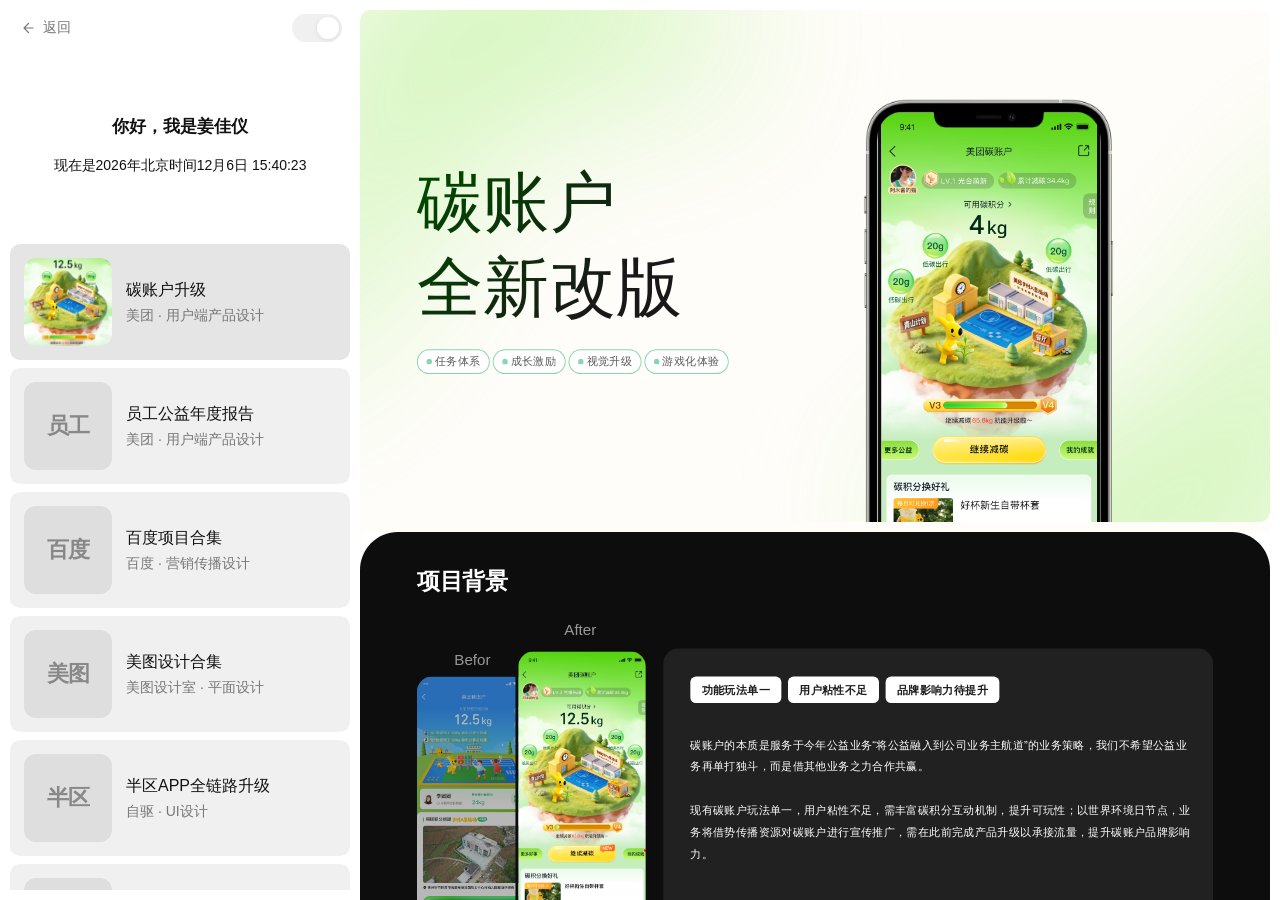
==== site/projects.html @ bd32e6be "Publish personal portfolio website" ====
<!doctype html>
<html lang="zh-CN">
<head>
  <meta charset="UTF-8">
  <meta name="viewport" content="width=device-width,initial-scale=1">
  <title>我的项目｜姜佳仪</title>
  <link rel="stylesheet" href="projects.css?v=20261104-carbon-replica">
  <script>try{document.documentElement.dataset.theme=localStorage.getItem('portfolio-theme')||'light'}catch{}</script>
</head>
<body>
  <aside class="project-sidebar" aria-label="项目导航栏">
    <header class="sidebar-toolbar">
      <a class="back-home" href="./?fromProjects=1#work"><svg viewBox="0 0 24 24" aria-hidden="true"><path d="m14 6-6 6 6 6M8 12h12"/></svg>返回</a>
      <button class="theme-toggle" type="button" aria-label="切换深色模式" aria-pressed="false"><span></span></button>
    </header>
    <div class="sidebar-intro"><p class="intro-greeting">你好，我是姜佳仪</p><time id="beijing-time" aria-label="当前北京时间"></time></div>
    <nav class="project-navigation" aria-label="我的项目" id="project-navigation"></nav>
  </aside>
  <main class="project-content" id="project-content" tabindex="-1"></main>
  <script src="projects.js?v=20261104-no-project-intro"></script>
</body>
</html>
---- site/projects.css ----
:root{color-scheme:light;--page:#fff;--surface:#f0f0f0;--selected:#e5e5e5;--ink:#111;--muted:#777;--focus:#222;--sidebar:360px;font-family:Arial,"PingFang SC","Microsoft YaHei",sans-serif}
*{box-sizing:border-box}body{margin:0;background:var(--page);color:var(--ink);display:grid;grid-template-columns:var(--sidebar) minmax(0,1fr);height:100dvh;overflow:hidden}a{color:inherit;text-decoration:none}button{font:inherit}button,a{-webkit-tap-highlight-color:transparent}button{cursor:pointer}a:focus-visible,button:focus-visible{outline:2px solid var(--focus);outline-offset:3px}svg{display:block}
.project-sidebar{height:100dvh;min-width:0;display:flex;flex-direction:column;padding:10px;overflow:hidden}
.sidebar-toolbar{height:36px;display:flex;align-items:center;justify-content:space-between;flex-shrink:0;padding:0 8px}
.back-home{display:inline-flex;align-items:center;gap:7px;font-size:14px;color:var(--muted);padding:5px 0}.back-home:hover{color:var(--ink)}.back-home svg{width:18px;height:18px;fill:none;stroke:currentColor;stroke-width:1.5;stroke-linecap:round;stroke-linejoin:round}
.theme-toggle{border:0;background:var(--surface);padding:3px;width:50px;height:28px;border-radius:30px;flex-shrink:0}.theme-toggle span{display:block;width:22px;height:22px;margin-left:22px;border-radius:50%;background:var(--page);box-shadow:0 1px 4px #00000016;transition:margin-left 180ms ease}
.sidebar-intro{flex-shrink:0;height:198px;padding:25px 16px 20px;display:flex;flex-direction:column;justify-content:space-between}.wordmark{font-size:13px;color:var(--muted);font-weight:600;font-style:italic;letter-spacing:-.4px}.sidebar-intro p{margin:0;font-size:16px;line-height:1.8}.sidebar-intro p span{color:var(--muted);font-size:14px}
.project-navigation{overflow-y:auto;min-height:0;display:flex;flex-direction:column;gap:8px;padding:0 0 10px;scrollbar-width:thin;scrollbar-color:var(--selected) transparent}
.project-link{display:flex;align-items:center;gap:14px;padding:14px;border-radius:10px;background:var(--surface);min-height:116px;flex-shrink:0;transition:background-color 180ms ease}.project-link:hover,.project-link[aria-current="page"]{background:var(--selected)}.project-thumb{display:flex;align-items:center;justify-content:center;width:88px;height:88px;border-radius:12px;flex-shrink:0;overflow:hidden;background:#dedede;color:#888}.project-thumb img{width:100%;height:100%;object-fit:cover}.project-thumb.carbon img{object-position:50% 38%}.project-thumb span{font-size:22px;font-weight:600;letter-spacing:-1px}.project-link h2{font-size:16px;font-weight:400;line-height:1.35;margin:0 0 5px}.project-link p{font-size:14px;color:var(--muted);line-height:1.4;margin:0}.project-link.overview{min-height:92px}.project-link.overview h2{margin-bottom:7px}
.project-content{height:100dvh;overflow:auto;min-width:0;padding:10px 10px 10px 0;scrollbar-width:thin;scrollbar-color:var(--selected) transparent;outline:none}
.project-heading{background:var(--surface);border-radius:10px;padding:28px 30px;margin:0 0 10px}.project-heading h1{font-size:28px;font-weight:500;letter-spacing:-.8px;line-height:1.3;margin:0 0 8px}.project-heading p{font-size:14px;color:var(--muted);line-height:1.6;margin:0}
.project-artwork{border-radius:10px;overflow:hidden;margin-bottom:10px;background:#eaf5e1}.carbon-cover{position:relative;min-height:570px;padding:56px 6% 0;background:#dff2d2;display:grid;grid-template-columns:1fr 1fr;align-items:end;gap:5%;overflow:hidden}.carbon-cover img{display:block;width:100%;height:auto;align-self:end;border-radius:24px 24px 0 0;max-height:720px;object-fit:cover;object-position:top}.carbon-cover img+img{margin-bottom:-70px}.screen-gallery{padding:44px 5%;display:grid;grid-template-columns:1fr 1fr;gap:6%;background:#f0f4ec}.screen-gallery img{display:block;width:100%;height:auto;border-radius:20px}.project-note{padding:30px;background:var(--surface);border-radius:10px;margin-bottom:10px}.project-note h2{font-size:18px;font-weight:500;margin:0 0 14px}.project-note p{font-size:15px;line-height:1.9;margin:0;max-width:62em;color:var(--muted)}
.empty-project{border-radius:10px;background:var(--surface);min-height:calc(100dvh - 140px);display:flex;flex-direction:column;align-items:center;justify-content:center;text-align:center;padding:32px;gap:16px}.empty-project h2{font-weight:500;font-size:clamp(26px,4vw,56px);letter-spacing:-1.5px;margin:0}.empty-project p{color:var(--muted);font-size:14px;margin:0}
.project-overview{display:grid;grid-template-columns:repeat(2,minmax(0,1fr));gap:10px}.overview-card{min-width:0;display:block;border-radius:10px;overflow:hidden;background:var(--surface)}.overview-art{height:330px;background:#dedede;overflow:hidden;display:flex;align-items:center;justify-content:center}.overview-art img{width:100%;height:100%;object-fit:cover;object-position:50% 28%}.overview-art span{font-size:clamp(22px,2vw,36px);font-weight:500;letter-spacing:-1px;color:#888}.overview-copy{padding:20px}.overview-copy h2{font-size:18px;font-weight:500;margin:0 0 8px}.overview-copy p{font-size:14px;color:var(--muted);margin:0}.overview-card:hover .overview-copy{background:var(--selected)}
[data-theme="dark"]{color-scheme:dark;--page:#151515;--surface:#242424;--selected:#333;--ink:#f4f4f4;--muted:#999;--focus:#fff}[data-theme="dark"] .theme-toggle span{margin-left:0}[data-theme="dark"] .project-thumb,[data-theme="dark"] .overview-art{background:#303030}
@media(min-width:1500px){:root{--sidebar:380px}.carbon-cover{min-height:680px}.project-link{min-height:116px}}
@media(max-width:1050px){:root{--sidebar:300px}.sidebar-intro{height:180px}.project-link{padding:12px;gap:12px;min-height:104px}.project-thumb{width:72px;height:72px}.project-link h2{font-size:15px}.project-link p{font-size:12px}.carbon-cover{padding:35px 5% 0;min-height:450px}.overview-art{height:250px}}
@media(max-width:760px){body{display:block;height:auto;overflow:auto}.project-sidebar{position:sticky;top:0;z-index:10;height:auto;padding:8px;background:var(--page)}.sidebar-toolbar{height:34px}.sidebar-intro{display:none}.project-navigation{flex-direction:row;overflow-x:auto;overflow-y:hidden;padding:8px 0 0;gap:8px}.project-link,.project-link.overview{width:210px;min-height:78px;padding:10px;gap:10px}.project-link.overview{width:160px}.project-thumb{width:60px;height:60px}.project-link h2{font-size:13px}.project-link p{font-size:11px}.project-content{height:auto;overflow:visible;padding:0 8px 8px}.project-heading{padding:24px}.project-heading h1{font-size:25px}.carbon-cover{min-height:370px;padding:28px 5% 0}.carbon-cover img{border-radius:12px 12px 0 0}.screen-gallery{padding:28px 5%;gap:5%}.screen-gallery img{border-radius:12px}.project-note{padding:24px}.project-overview{gap:8px}.overview-art{height:210px}.overview-art span{font-size:20px}.overview-copy{padding:14px}.overview-copy h2{font-size:15px}.overview-copy p{font-size:12px}.empty-project{min-height:60dvh}}
.project-link{position:relative;isolation:isolate;overflow:hidden}
.project-link[aria-current="page"]::after{content:"";position:absolute;z-index:2;pointer-events:none;top:-40%;left:0;width:60%;height:180%;background:linear-gradient(90deg,transparent,rgba(255,255,255,.07) 20%,rgba(255,255,255,.42) 50%,rgba(255,255,255,.07) 80%,transparent);transform:translateX(-180%) skewX(-22deg);animation:project-card-sheen 4s linear infinite}
@keyframes project-card-sheen{0%{transform:translateX(-180%) skewX(-22deg);opacity:0}4%{opacity:.8}65%{transform:translateX(330%) skewX(-22deg);opacity:.8}70%,100%{transform:translateX(330%) skewX(-22deg);opacity:0}}
@media(prefers-reduced-motion:reduce){.project-link[aria-current="page"]::after{display:none;animation:none}}
.sidebar-intro{align-items:center;justify-content:center;gap:14px;text-align:center;padding:24px 8px}
.sidebar-intro .intro-greeting{font-size:17px;font-weight:600;line-height:1.5;color:var(--ink)}
#beijing-time{display:block;max-width:100%;font-size:14px;font-weight:500;line-height:1.6;white-space:nowrap;color:var(--ink);font-variant-numeric:tabular-nums}
@media(min-width:1500px){#beijing-time{font-size:15px}}
@media(min-width:761px) and (max-width:1050px){#beijing-time{font-size:12px}}
@media(max-width:760px){.sidebar-intro{display:flex;height:88px;padding:10px 8px;gap:8px}.sidebar-intro .intro-greeting{font-size:15px}#beijing-time{font-size:13px}}
/* A restrained entrance on both direct entry and project selection. */
.project-embedded{display:block;width:100%;border:0;border-radius:10px;background:#fffdfa}
@media(prefers-reduced-motion:no-preference){
  .sidebar-intro .intro-greeting{animation:project-copy-enter 420ms cubic-bezier(.22,1,.36,1) 55ms both}
  #beijing-time{animation:project-copy-enter 460ms cubic-bezier(.22,1,.36,1) 125ms both}
  .project-content>.project-heading{animation:project-panel-enter 420ms cubic-bezier(.22,1,.36,1) both}
  .project-heading h1{animation:project-copy-enter 380ms cubic-bezier(.22,1,.36,1) 55ms both}
  .project-heading p{animation:project-copy-enter 380ms cubic-bezier(.22,1,.36,1) 100ms both}
  .project-content>.project-artwork,.project-content>.empty-project,.project-content>.project-overview,.project-content>.project-embedded{animation:project-panel-enter 480ms cubic-bezier(.22,1,.36,1) 90ms both}
  .project-content>.project-note{animation:project-panel-enter 480ms cubic-bezier(.22,1,.36,1) 150ms both}
  .project-content>.screen-gallery{animation-delay:190ms}
}
@keyframes project-panel-enter{from{opacity:0;transform:translateY(12px)}to{opacity:1;transform:none}}
@keyframes project-copy-enter{from{opacity:0;transform:translateY(7px)}to{opacity:1;transform:none}}
@media(prefers-reduced-motion:reduce){*{transition:none!important;scroll-behavior:auto!important}}
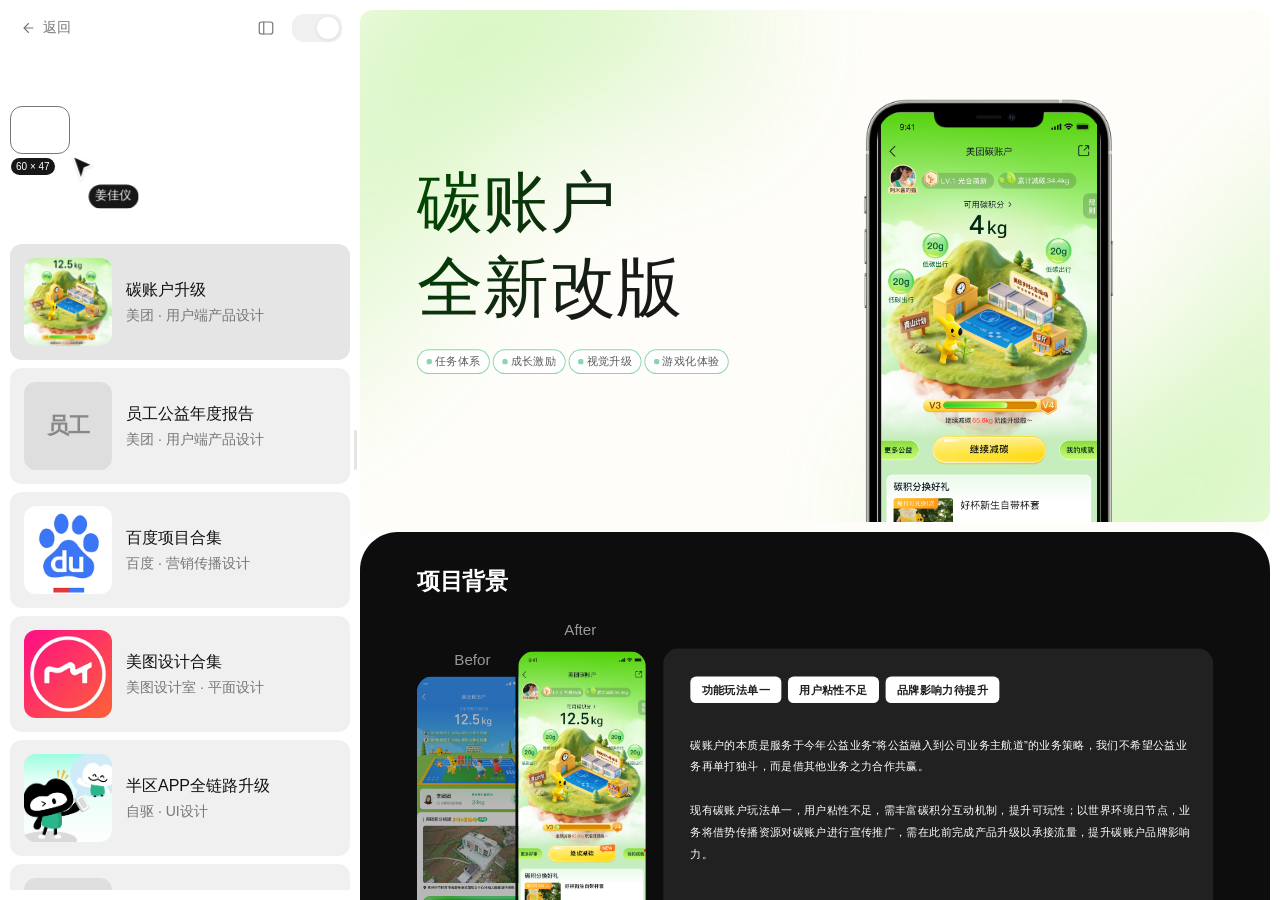
==== commit 4fb72a57: "Release portfolio version 0.02" ====
--- a/site/projects.html
+++ b/site/projects.html
@@ -4,19 +4,25 @@
   <meta charset="UTF-8">
   <meta name="viewport" content="width=device-width,initial-scale=1">
   <title>我的项目｜姜佳仪</title>
-  <link rel="stylesheet" href="projects.css?v=20261104-carbon-replica">
+  <link rel="stylesheet" href="projects.css?v=beijing-time-wrap">
   <script>try{document.documentElement.dataset.theme=localStorage.getItem('portfolio-theme')||'light'}catch{}</script>
+<script>if(!matchMedia("(prefers-reduced-motion: reduce)").matches){document.documentElement.classList.add("intro-draw-pending");setTimeout(()=>document.documentElement.classList.remove("intro-draw-pending"),4500)}</script>
 </head>
 <body>
-  <aside class="project-sidebar" aria-label="项目导航栏">
+  <aside id="project-sidebar" class="project-sidebar" aria-label="项目导航栏">
     <header class="sidebar-toolbar">
-      <a class="back-home" href="./?fromProjects=1#work"><svg viewBox="0 0 24 24" aria-hidden="true"><path d="m14 6-6 6 6 6M8 12h12"/></svg>返回</a>
+      <a class="back-home" aria-label="返回" href="./?fromProjects=1#work"><svg viewBox="0 0 24 24" aria-hidden="true"><path d="m14 6-6 6 6 6M8 12h12"/></svg><span>返回</span></a>
+      <button class="sidebar-toggle" type="button" aria-label="收起项目导航" aria-controls="project-sidebar" aria-expanded="true">
+        <svg viewBox="0 0 24 24" aria-hidden="true"><rect x="3" y="4" width="18" height="16" rx="3"/><path d="M9 4v16"/></svg>
+      </button>
       <button class="theme-toggle" type="button" aria-label="切换深色模式" aria-pressed="false"><span></span></button>
     </header>
-    <div class="sidebar-intro"><p class="intro-greeting">你好，我是姜佳仪</p><time id="beijing-time" aria-label="当前北京时间"></time></div>
+    <div class="sidebar-intro"><div class="intro-copy"><p class="intro-greeting">你好，我是姜佳仪</p><time id="beijing-time" aria-label="当前北京时间"><span class="beijing-date"></span> <span class="beijing-clock"></span></time></div></div>
     <nav class="project-navigation" aria-label="我的项目" id="project-navigation"></nav>
   </aside>
+  <div class="project-divider" role="separator" tabindex="0" aria-label="调整项目导航栏宽度" aria-orientation="vertical" aria-controls="project-sidebar"></div>
   <main class="project-content" id="project-content" tabindex="-1"></main>
-  <script src="projects.js?v=20261104-no-project-intro"></script>
+  <script src="projects.js?v=beijing-time-wrap"></script>
+  <script src="project-intro-draw.js?v=20261106-1"></script>
 </body>
 </html>
--- a/site/projects.css
+++ b/site/projects.css
@@ -3,31 +3,33 @@
 .project-sidebar{height:100dvh;min-width:0;display:flex;flex-direction:column;padding:10px;overflow:hidden}
 .sidebar-toolbar{height:36px;display:flex;align-items:center;justify-content:space-between;flex-shrink:0;padding:0 8px}
 .back-home{display:inline-flex;align-items:center;gap:7px;font-size:14px;color:var(--muted);padding:5px 0}.back-home:hover{color:var(--ink)}.back-home svg{width:18px;height:18px;fill:none;stroke:currentColor;stroke-width:1.5;stroke-linecap:round;stroke-linejoin:round}
-.theme-toggle{border:0;background:var(--surface);padding:3px;width:50px;height:28px;border-radius:30px;flex-shrink:0}.theme-toggle span{display:block;width:22px;height:22px;margin-left:22px;border-radius:50%;background:var(--page);box-shadow:0 1px 4px #00000016;transition:margin-left 180ms ease}
+.theme-toggle{border:0;background:var(--surface);padding:3px;width:50px;height:28px;border-radius:12px;flex-shrink:0}.theme-toggle span{display:block;width:22px;height:22px;margin-left:22px;border-radius:12px;background:var(--page);box-shadow:0 1px 4px #00000016;transition:margin-left 180ms ease}
 .sidebar-intro{flex-shrink:0;height:198px;padding:25px 16px 20px;display:flex;flex-direction:column;justify-content:space-between}.wordmark{font-size:13px;color:var(--muted);font-weight:600;font-style:italic;letter-spacing:-.4px}.sidebar-intro p{margin:0;font-size:16px;line-height:1.8}.sidebar-intro p span{color:var(--muted);font-size:14px}
 .project-navigation{overflow-y:auto;min-height:0;display:flex;flex-direction:column;gap:8px;padding:0 0 10px;scrollbar-width:thin;scrollbar-color:var(--selected) transparent}
-.project-link{display:flex;align-items:center;gap:14px;padding:14px;border-radius:10px;background:var(--surface);min-height:116px;flex-shrink:0;transition:background-color 180ms ease}.project-link:hover,.project-link[aria-current="page"]{background:var(--selected)}.project-thumb{display:flex;align-items:center;justify-content:center;width:88px;height:88px;border-radius:12px;flex-shrink:0;overflow:hidden;background:#dedede;color:#888}.project-thumb img{width:100%;height:100%;object-fit:cover}.project-thumb.carbon img{object-position:50% 38%}.project-thumb span{font-size:22px;font-weight:600;letter-spacing:-1px}.project-link h2{font-size:16px;font-weight:400;line-height:1.35;margin:0 0 5px}.project-link p{font-size:14px;color:var(--muted);line-height:1.4;margin:0}.project-link.overview{min-height:92px}.project-link.overview h2{margin-bottom:7px}
+.project-link{display:flex;align-items:center;gap:14px;padding:14px;border-radius:12px;background:var(--surface);min-height:116px;flex-shrink:0;transition:background-color 180ms ease}.project-link:hover,.project-link[aria-current="page"]{background:var(--selected)}.project-thumb{display:flex;align-items:center;justify-content:center;width:88px;height:88px;border-radius:12px;flex-shrink:0;overflow:hidden;background:#dedede;color:#888}.project-thumb img{width:100%;height:100%;object-fit:cover}.project-thumb.carbon img{object-position:50% 38%}.project-thumb span{font-size:22px;font-weight:600;letter-spacing:-1px}.project-link h2{font-size:16px;font-weight:400;line-height:1.35;margin:0 0 5px}.project-link p{font-size:14px;color:var(--muted);line-height:1.4;margin:0}.project-link.overview{min-height:92px}.project-link.overview h2{margin-bottom:7px}
 .project-content{height:100dvh;overflow:auto;min-width:0;padding:10px 10px 10px 0;scrollbar-width:thin;scrollbar-color:var(--selected) transparent;outline:none}
-.project-heading{background:var(--surface);border-radius:10px;padding:28px 30px;margin:0 0 10px}.project-heading h1{font-size:28px;font-weight:500;letter-spacing:-.8px;line-height:1.3;margin:0 0 8px}.project-heading p{font-size:14px;color:var(--muted);line-height:1.6;margin:0}
-.project-artwork{border-radius:10px;overflow:hidden;margin-bottom:10px;background:#eaf5e1}.carbon-cover{position:relative;min-height:570px;padding:56px 6% 0;background:#dff2d2;display:grid;grid-template-columns:1fr 1fr;align-items:end;gap:5%;overflow:hidden}.carbon-cover img{display:block;width:100%;height:auto;align-self:end;border-radius:24px 24px 0 0;max-height:720px;object-fit:cover;object-position:top}.carbon-cover img+img{margin-bottom:-70px}.screen-gallery{padding:44px 5%;display:grid;grid-template-columns:1fr 1fr;gap:6%;background:#f0f4ec}.screen-gallery img{display:block;width:100%;height:auto;border-radius:20px}.project-note{padding:30px;background:var(--surface);border-radius:10px;margin-bottom:10px}.project-note h2{font-size:18px;font-weight:500;margin:0 0 14px}.project-note p{font-size:15px;line-height:1.9;margin:0;max-width:62em;color:var(--muted)}
-.empty-project{border-radius:10px;background:var(--surface);min-height:calc(100dvh - 140px);display:flex;flex-direction:column;align-items:center;justify-content:center;text-align:center;padding:32px;gap:16px}.empty-project h2{font-weight:500;font-size:clamp(26px,4vw,56px);letter-spacing:-1.5px;margin:0}.empty-project p{color:var(--muted);font-size:14px;margin:0}
-.project-overview{display:grid;grid-template-columns:repeat(2,minmax(0,1fr));gap:10px}.overview-card{min-width:0;display:block;border-radius:10px;overflow:hidden;background:var(--surface)}.overview-art{height:330px;background:#dedede;overflow:hidden;display:flex;align-items:center;justify-content:center}.overview-art img{width:100%;height:100%;object-fit:cover;object-position:50% 28%}.overview-art span{font-size:clamp(22px,2vw,36px);font-weight:500;letter-spacing:-1px;color:#888}.overview-copy{padding:20px}.overview-copy h2{font-size:18px;font-weight:500;margin:0 0 8px}.overview-copy p{font-size:14px;color:var(--muted);margin:0}.overview-card:hover .overview-copy{background:var(--selected)}
+.project-heading{background:var(--surface);border-radius:12px;padding:28px 30px;margin:0 0 10px}.project-heading h1{font-size:28px;font-weight:500;letter-spacing:-.8px;line-height:1.3;margin:0 0 8px}.project-heading p{font-size:14px;color:var(--muted);line-height:1.6;margin:0}
+.project-artwork{border-radius:12px;overflow:hidden;margin-bottom:10px;background:#eaf5e1}.carbon-cover{position:relative;min-height:570px;padding:56px 6% 0;background:#dff2d2;display:grid;grid-template-columns:1fr 1fr;align-items:end;gap:5%;overflow:hidden}.carbon-cover img{display:block;width:100%;height:auto;align-self:end;border-radius:12px;max-height:720px;object-fit:cover;object-position:top}.carbon-cover img+img{margin-bottom:-70px}.screen-gallery{padding:44px 5%;display:grid;grid-template-columns:1fr 1fr;gap:6%;background:#f0f4ec}.screen-gallery img{display:block;width:100%;height:auto;border-radius:12px}.project-note{padding:30px;background:var(--surface);border-radius:12px;margin-bottom:10px}.project-note h2{font-size:18px;font-weight:500;margin:0 0 14px}.project-note p{font-size:15px;line-height:1.9;margin:0;max-width:62em;color:var(--muted)}
+.empty-project{border-radius:12px;background:var(--surface);min-height:calc(100dvh - 140px);display:flex;flex-direction:column;align-items:center;justify-content:center;text-align:center;padding:32px;gap:16px}.empty-project h2{font-weight:500;font-size:clamp(26px,4vw,56px);letter-spacing:-1.5px;margin:0}.empty-project p{color:var(--muted);font-size:14px;margin:0}
+.project-overview{display:grid;grid-template-columns:repeat(2,minmax(0,1fr));gap:10px}.overview-card{min-width:0;display:block;border-radius:12px;overflow:hidden;background:var(--surface)}.overview-art{height:330px;background:#dedede;overflow:hidden;display:flex;align-items:center;justify-content:center}.overview-art img{width:100%;height:100%;object-fit:cover;object-position:50% 28%}.overview-art span{font-size:clamp(22px,2vw,36px);font-weight:500;letter-spacing:-1px;color:#888}.overview-copy{padding:20px}.overview-copy h2{font-size:18px;font-weight:500;margin:0 0 8px}.overview-copy p{font-size:14px;color:var(--muted);margin:0}.overview-card:hover .overview-copy{background:var(--selected)}
 [data-theme="dark"]{color-scheme:dark;--page:#151515;--surface:#242424;--selected:#333;--ink:#f4f4f4;--muted:#999;--focus:#fff}[data-theme="dark"] .theme-toggle span{margin-left:0}[data-theme="dark"] .project-thumb,[data-theme="dark"] .overview-art{background:#303030}
+.project-thumb.baidu,[data-theme="dark"] .project-thumb.baidu{background:#fff}
 @media(min-width:1500px){:root{--sidebar:380px}.carbon-cover{min-height:680px}.project-link{min-height:116px}}
 @media(max-width:1050px){:root{--sidebar:300px}.sidebar-intro{height:180px}.project-link{padding:12px;gap:12px;min-height:104px}.project-thumb{width:72px;height:72px}.project-link h2{font-size:15px}.project-link p{font-size:12px}.carbon-cover{padding:35px 5% 0;min-height:450px}.overview-art{height:250px}}
-@media(max-width:760px){body{display:block;height:auto;overflow:auto}.project-sidebar{position:sticky;top:0;z-index:10;height:auto;padding:8px;background:var(--page)}.sidebar-toolbar{height:34px}.sidebar-intro{display:none}.project-navigation{flex-direction:row;overflow-x:auto;overflow-y:hidden;padding:8px 0 0;gap:8px}.project-link,.project-link.overview{width:210px;min-height:78px;padding:10px;gap:10px}.project-link.overview{width:160px}.project-thumb{width:60px;height:60px}.project-link h2{font-size:13px}.project-link p{font-size:11px}.project-content{height:auto;overflow:visible;padding:0 8px 8px}.project-heading{padding:24px}.project-heading h1{font-size:25px}.carbon-cover{min-height:370px;padding:28px 5% 0}.carbon-cover img{border-radius:12px 12px 0 0}.screen-gallery{padding:28px 5%;gap:5%}.screen-gallery img{border-radius:12px}.project-note{padding:24px}.project-overview{gap:8px}.overview-art{height:210px}.overview-art span{font-size:20px}.overview-copy{padding:14px}.overview-copy h2{font-size:15px}.overview-copy p{font-size:12px}.empty-project{min-height:60dvh}}
+@media(max-width:760px){body{display:block;height:auto;overflow:auto}.project-sidebar{position:sticky;top:0;z-index:10;height:auto;padding:8px;background:var(--page)}.sidebar-toolbar{height:34px}.sidebar-intro{display:none}.project-navigation{flex-direction:row;overflow-x:auto;overflow-y:hidden;padding:8px 0 0;gap:8px}.project-link,.project-link.overview{width:210px;min-height:78px;padding:10px;gap:10px}.project-link.overview{width:160px}.project-thumb{width:60px;height:60px}.project-link h2{font-size:13px}.project-link p{font-size:11px}.project-content{height:auto;overflow:visible;padding:0 8px 8px}.project-heading{padding:24px}.project-heading h1{font-size:25px}.carbon-cover{min-height:370px;padding:28px 5% 0}.carbon-cover img{border-radius:12px}.screen-gallery{padding:28px 5%;gap:5%}.screen-gallery img{border-radius:12px}.project-note{padding:24px}.project-overview{gap:8px}.overview-art{height:210px}.overview-art span{font-size:20px}.overview-copy{padding:14px}.overview-copy h2{font-size:15px}.overview-copy p{font-size:12px}.empty-project{min-height:60dvh}}
 .project-link{position:relative;isolation:isolate;overflow:hidden}
 .project-link[aria-current="page"]::after{content:"";position:absolute;z-index:2;pointer-events:none;top:-40%;left:0;width:60%;height:180%;background:linear-gradient(90deg,transparent,rgba(255,255,255,.07) 20%,rgba(255,255,255,.42) 50%,rgba(255,255,255,.07) 80%,transparent);transform:translateX(-180%) skewX(-22deg);animation:project-card-sheen 4s linear infinite}
 @keyframes project-card-sheen{0%{transform:translateX(-180%) skewX(-22deg);opacity:0}4%{opacity:.8}65%{transform:translateX(330%) skewX(-22deg);opacity:.8}70%,100%{transform:translateX(330%) skewX(-22deg);opacity:0}}
 @media(prefers-reduced-motion:reduce){.project-link[aria-current="page"]::after{display:none;animation:none}}
 .sidebar-intro{align-items:center;justify-content:center;gap:14px;text-align:center;padding:24px 8px}
 .sidebar-intro .intro-greeting{font-size:17px;font-weight:600;line-height:1.5;color:var(--ink)}
-#beijing-time{display:block;max-width:100%;font-size:14px;font-weight:500;line-height:1.6;white-space:nowrap;color:var(--ink);font-variant-numeric:tabular-nums}
+#beijing-time{display:block;max-width:100%;font-size:14px;font-weight:500;line-height:1.6;text-align:center;color:var(--ink);font-variant-numeric:tabular-nums}
+#beijing-time .beijing-clock{display:inline-block;white-space:nowrap}
 @media(min-width:1500px){#beijing-time{font-size:15px}}
 @media(min-width:761px) and (max-width:1050px){#beijing-time{font-size:12px}}
 @media(max-width:760px){.sidebar-intro{display:flex;height:88px;padding:10px 8px;gap:8px}.sidebar-intro .intro-greeting{font-size:15px}#beijing-time{font-size:13px}}
 /* A restrained entrance on both direct entry and project selection. */
-.project-embedded{display:block;width:100%;border:0;border-radius:10px;background:#fffdfa}
+.project-embedded{display:block;width:100%;border:0;border-radius:12px;background:#fffdfa}
 @media(prefers-reduced-motion:no-preference){
   .sidebar-intro .intro-greeting{animation:project-copy-enter 420ms cubic-bezier(.22,1,.36,1) 55ms both}
   #beijing-time{animation:project-copy-enter 460ms cubic-bezier(.22,1,.36,1) 125ms both}
@@ -41,3 +43,59 @@
 @keyframes project-panel-enter{from{opacity:0;transform:translateY(12px)}to{opacity:1;transform:none}}
 @keyframes project-copy-enter{from{opacity:0;transform:translateY(7px)}to{opacity:1;transform:none}}
 @media(prefers-reduced-motion:reduce){*{transition:none!important;scroll-behavior:auto!important}}
+
+/* Cursor-drawn introduction; normal content remains selectable after the entrance. */
+.sidebar-intro{position:relative}
+.intro-copy{display:flex;flex-direction:column;align-items:center;gap:14px;width:100%}
+.intro-copy .intro-greeting,#beijing-time{animation:none!important}
+.intro-draw-pending .intro-copy{visibility:hidden}
+.intro-drawing{position:fixed;pointer-events:none;z-index:30}
+.intro-draw-frame{position:absolute;border:1px solid var(--muted);border-radius:12px}
+.intro-draw-size{position:absolute;left:0;top:calc(100% + 5px);padding:2px 5px;background:#171717;color:#fff;border-radius:12px;font:10px/1.3 Arial,sans-serif;white-space:nowrap;font-variant-numeric:tabular-nums}
+.intro-draw-pointer{position:absolute;left:0;top:0;will-change:transform}
+.intro-draw-pointer svg{width:26px;height:31px;fill:#111;stroke:#fff;stroke-width:2;stroke-linejoin:round;filter:drop-shadow(0 1px 1px #0002)}
+.intro-draw-pointer>span{display:block;margin:0 0 0 19px;padding:4px 7px;color:#fff;background:#171717;border-radius:12px;white-space:nowrap;font:12px/1.3 Arial,"PingFang SC",sans-serif}
+@media(max-width:760px){.intro-copy{gap:8px}.intro-draw-pointer svg{width:22px;height:26px}.intro-draw-pointer>span{font-size:10px}}
+@media(prefers-reduced-motion:reduce){.intro-drawing{display:none}.intro-draw-pending .intro-copy{visibility:visible}}
+
+.project-artboard {
+  display: block;
+  width: 100%;
+  height: auto;
+  border-radius: 12px;
+}
+.project-artboard + .project-artboard {
+  margin-top: 10px;
+}
+
+.project-divider{display:none}
+@media(min-width:761px){
+  body{--panel-width:clamp(260px,var(--sidebar-width,var(--sidebar)),55vw);grid-template-columns:var(--panel-width) minmax(0,1fr)}
+  .project-divider{display:grid;place-items:center;position:absolute;inset:0 auto 0 calc(var(--panel-width) - 11px);width:12px;z-index:2;cursor:col-resize;touch-action:none}
+  .project-divider::after{content:"";width:3px;height:40px;border-radius:12px;background:var(--selected)}
+  .project-divider:is(:hover,:focus-visible,.is-dragging)::after{background:var(--muted)}
+  .project-divider.is-dragging::before{content:"";position:absolute;inset:0;background:var(--selected);opacity:.4}
+  body:has(.project-divider.is-dragging){cursor:col-resize;user-select:none}
+}
+
+.sidebar-toggle{display:none}
+@media(min-width:761px){
+  .sidebar-toggle{
+    display:grid;place-items:center;width:36px;height:36px;flex-shrink:0;
+    margin-left:auto;margin-right:8px;border:0;border-radius:12px;
+    background:transparent;color:var(--muted)
+  }
+  .sidebar-toggle:hover,.sidebar-collapsed .back-home:hover{background:var(--surface);color:var(--ink)}
+  .sidebar-toggle svg{width:18px;height:18px;fill:none;stroke:currentColor;stroke-width:1.6;stroke-linecap:round}
+  body.sidebar-collapsed{--panel-width:84px}
+  .sidebar-collapsed .project-divider,
+  .sidebar-collapsed .sidebar-intro,
+  .sidebar-collapsed .back-home span,
+  .sidebar-collapsed .project-link > div{display:none}
+  .sidebar-collapsed .sidebar-toolbar{height:auto;flex-direction:column;gap:8px;padding:0 0 12px}
+  .sidebar-collapsed .sidebar-toggle{margin:0}
+  .sidebar-collapsed .back-home{display:grid;place-items:center;width:36px;height:36px;padding:0;border-radius:12px}
+  .sidebar-collapsed .project-link{justify-content:center;min-height:58px;padding:4px;background:transparent}
+  .sidebar-collapsed .project-thumb{width:48px;height:48px}
+  .sidebar-collapsed .project-thumb span{font-size:16px}
+}
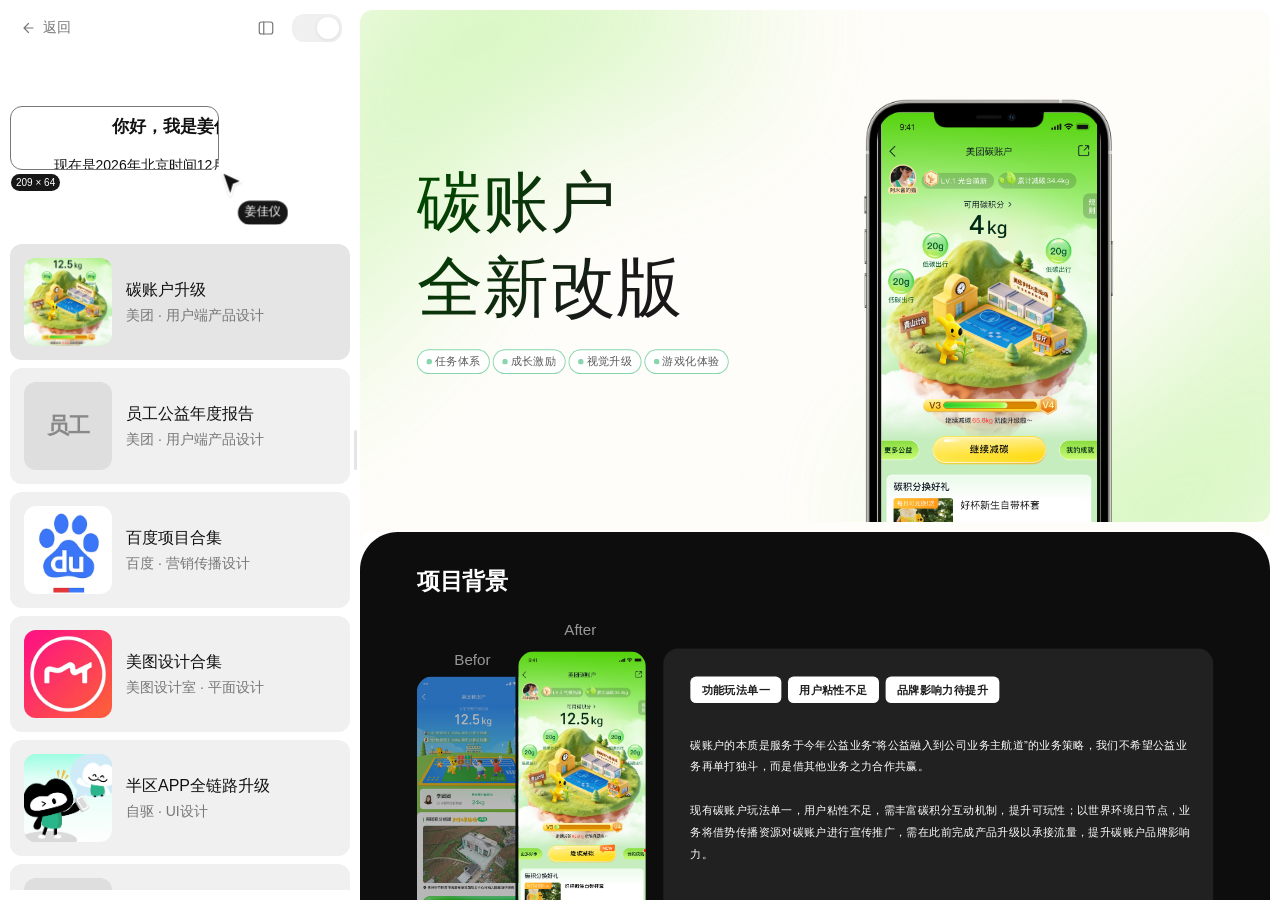
==== commit ea64c113: "Optimize mobile images and portrait animation" ====
--- a/site/projects.html
+++ b/site/projects.html
@@ -4,7 +4,7 @@
   <meta charset="UTF-8">
   <meta name="viewport" content="width=device-width,initial-scale=1">
   <title>我的项目｜姜佳仪</title>
-  <link rel="stylesheet" href="projects.css?v=beijing-time-wrap">
+  <link rel="stylesheet" href="projects.css?mobile-media-1&v=beijing-time-wrap">
   <script>try{document.documentElement.dataset.theme=localStorage.getItem('portfolio-theme')||'light'}catch{}</script>
 <script>if(!matchMedia("(prefers-reduced-motion: reduce)").matches){document.documentElement.classList.add("intro-draw-pending");setTimeout(()=>document.documentElement.classList.remove("intro-draw-pending"),4500)}</script>
 </head>
@@ -22,7 +22,7 @@
   </aside>
   <div class="project-divider" role="separator" tabindex="0" aria-label="调整项目导航栏宽度" aria-orientation="vertical" aria-controls="project-sidebar"></div>
   <main class="project-content" id="project-content" tabindex="-1"></main>
-  <script src="projects.js?v=beijing-time-wrap"></script>
+  <script src="projects.js?v=mobile-media-1"></script>
   <script src="project-intro-draw.js?v=20261106-1"></script>
 </body>
 </html>
--- a/site/projects.css
+++ b/site/projects.css
@@ -64,7 +64,10 @@
   height: auto;
   border-radius: 12px;
 }
-.project-artboard + .project-artboard {
+.project-artboard-picture {
+  display: block;
+}
+.project-artboard-picture + .project-artboard-picture {
   margin-top: 10px;
 }
 
